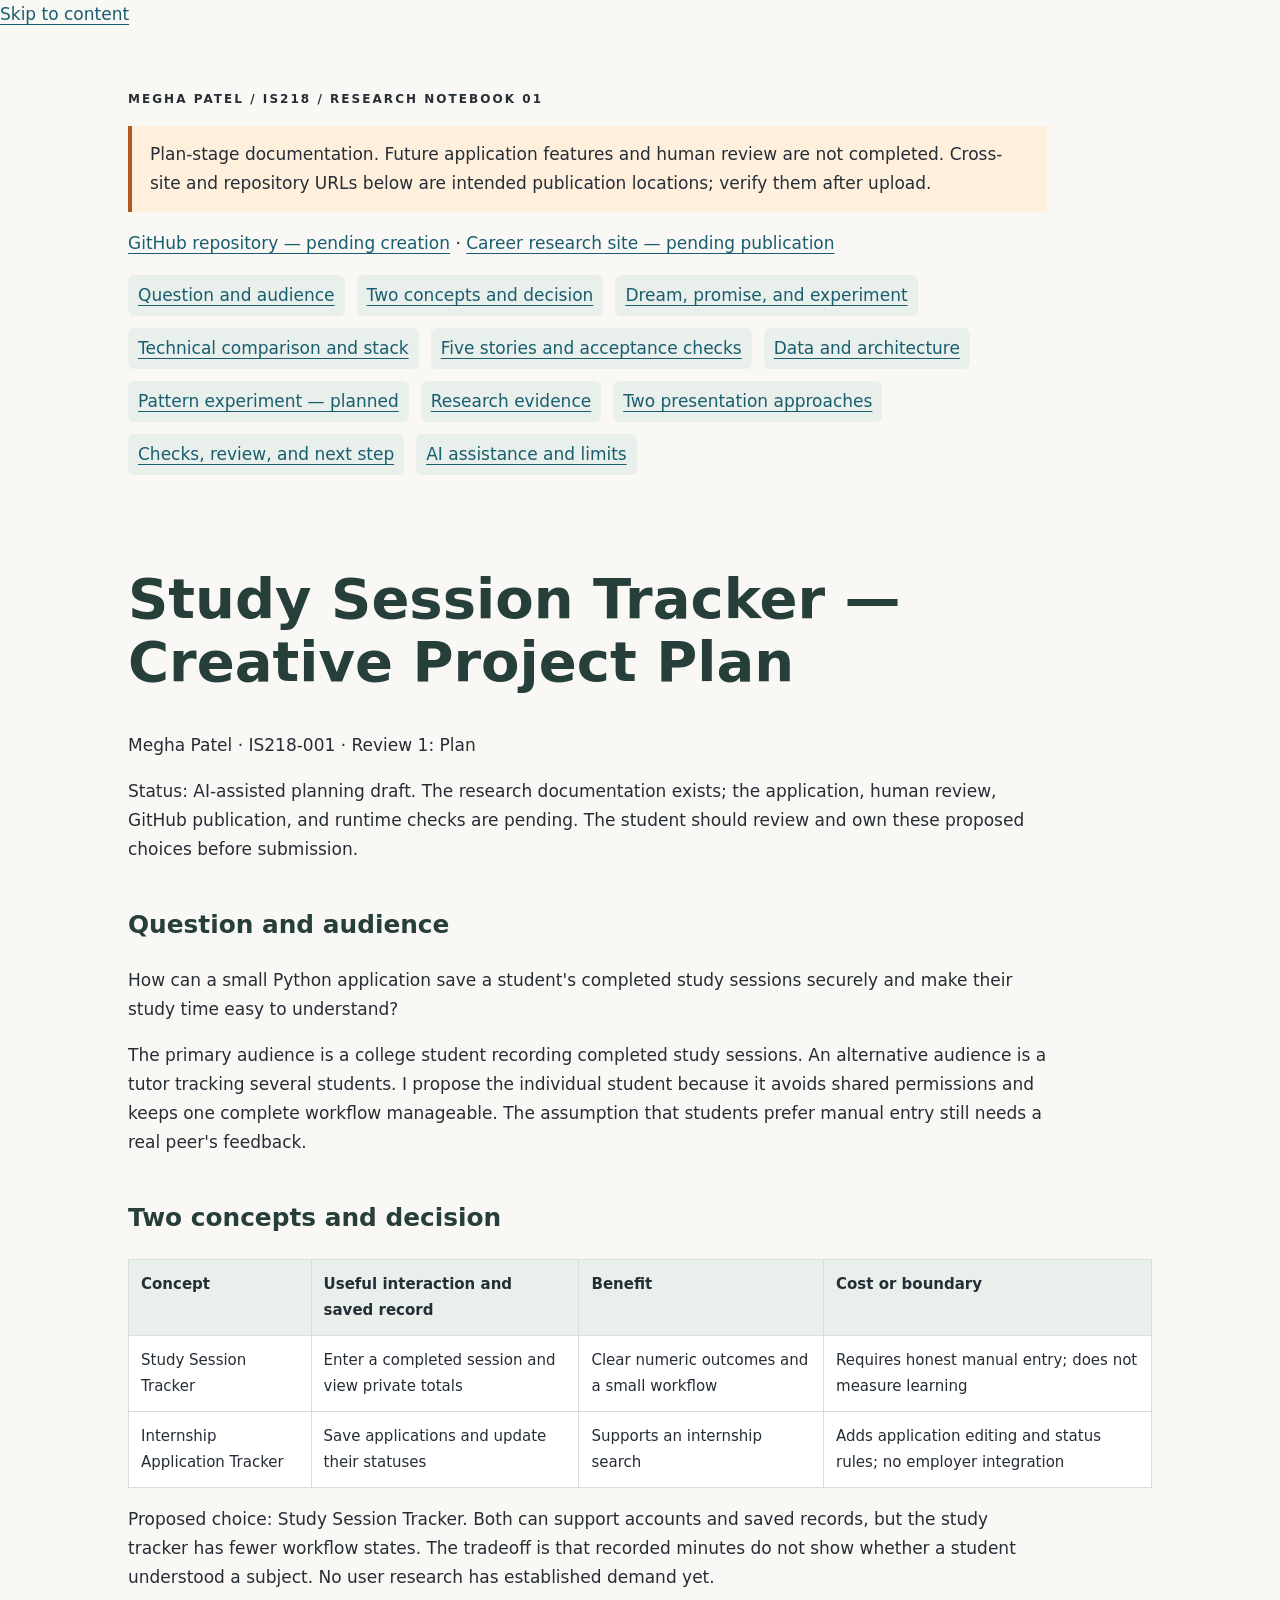
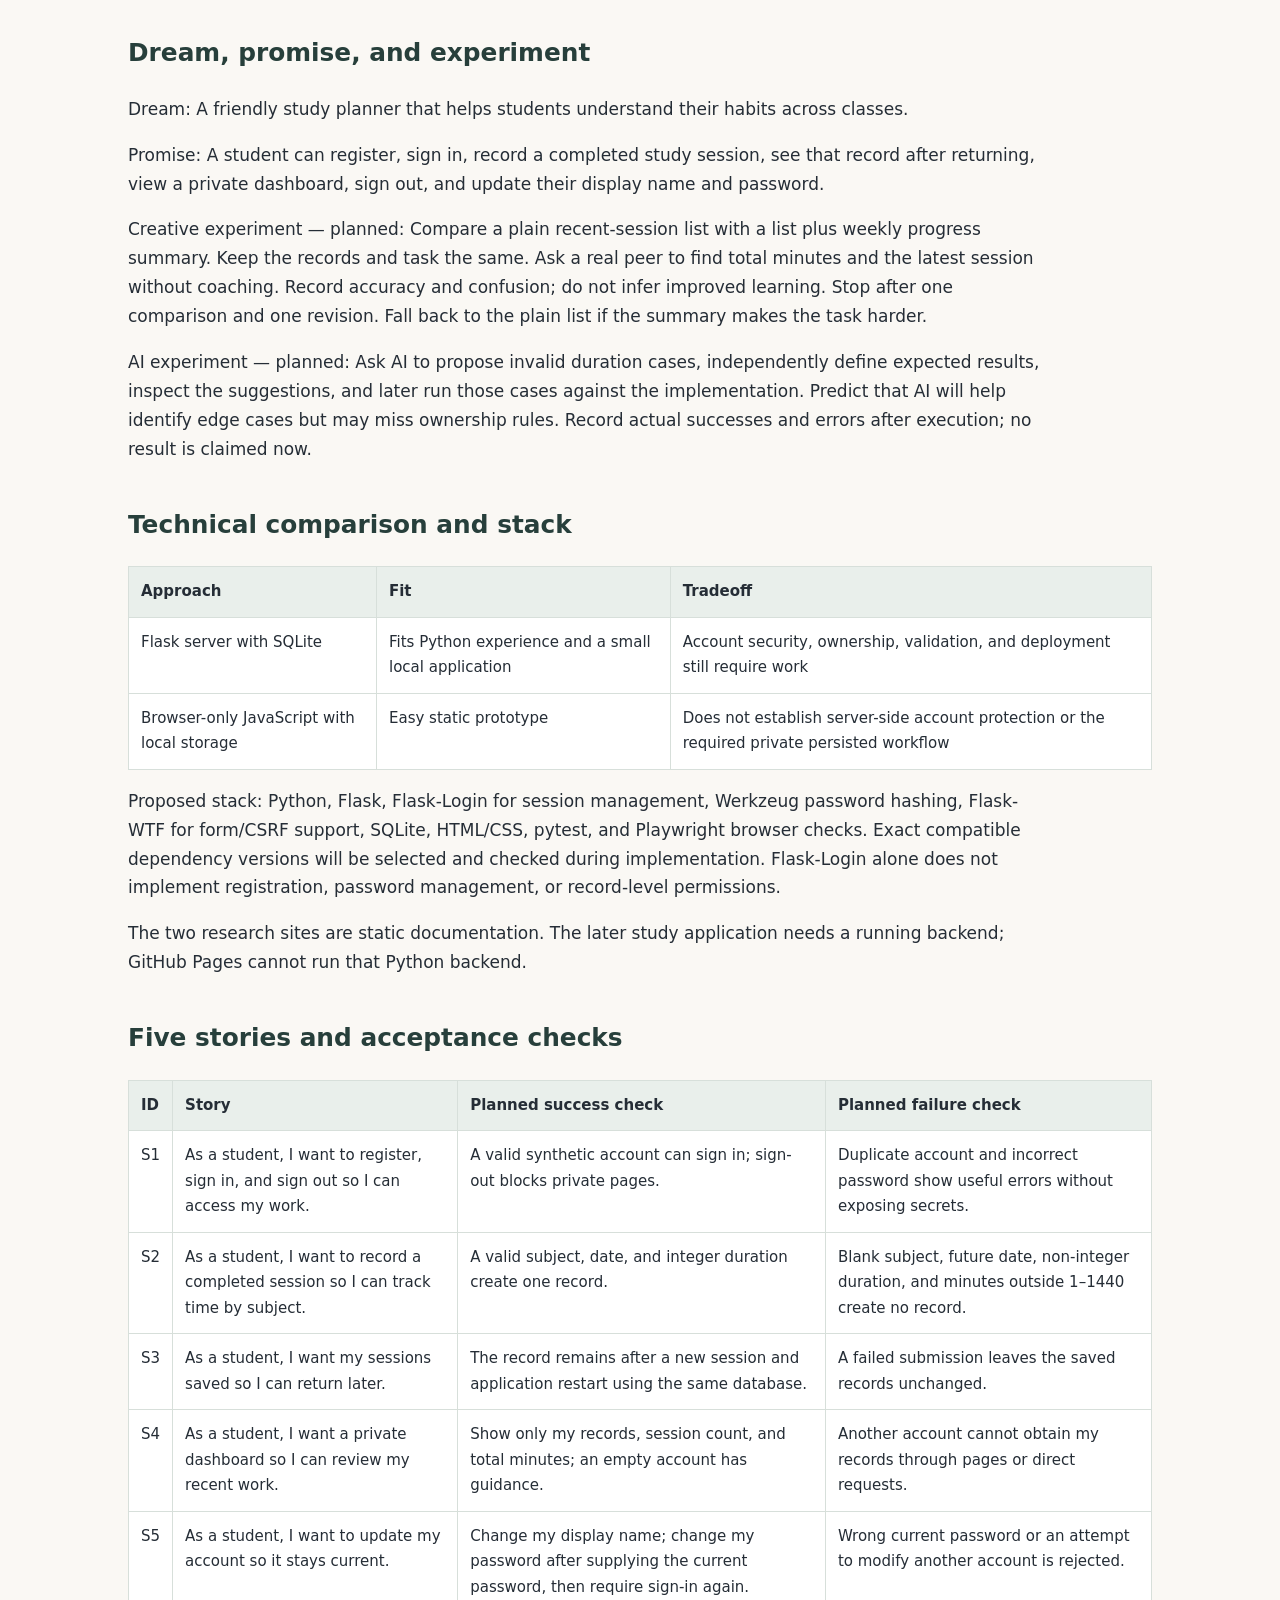
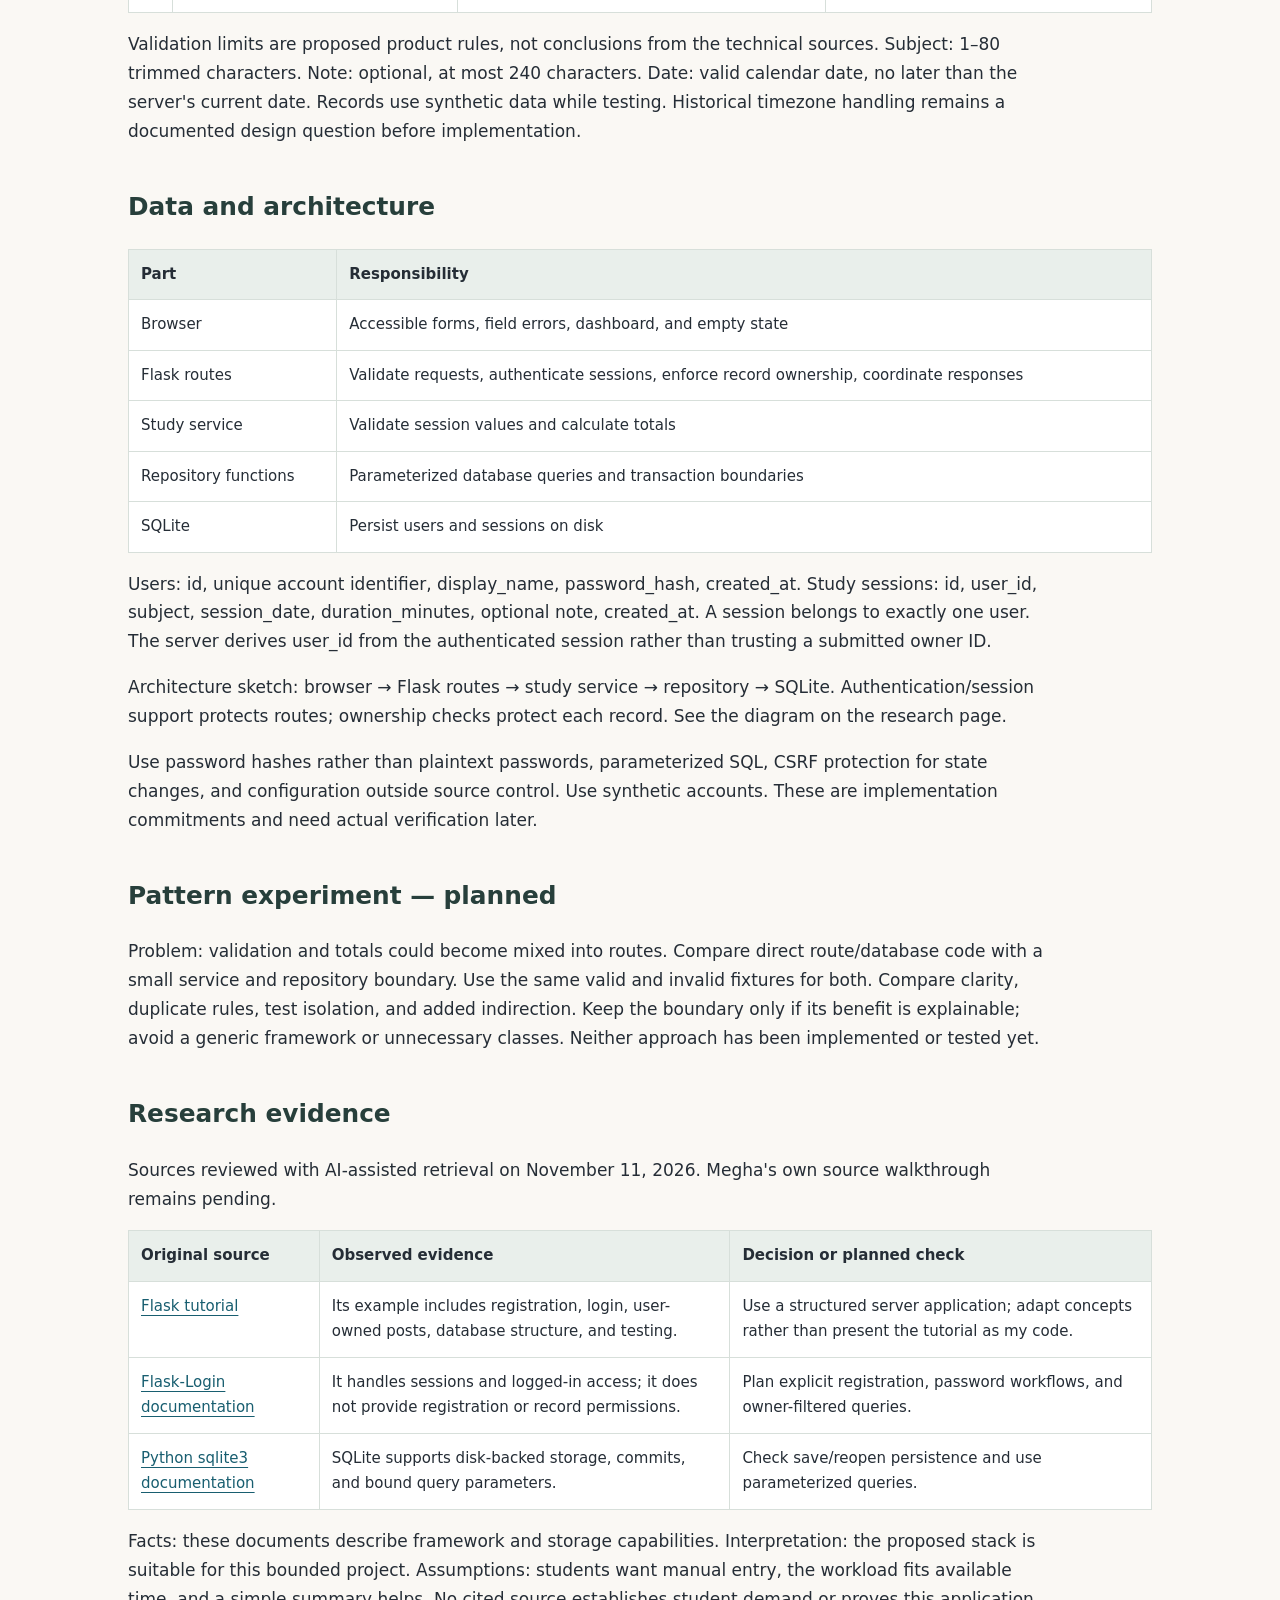
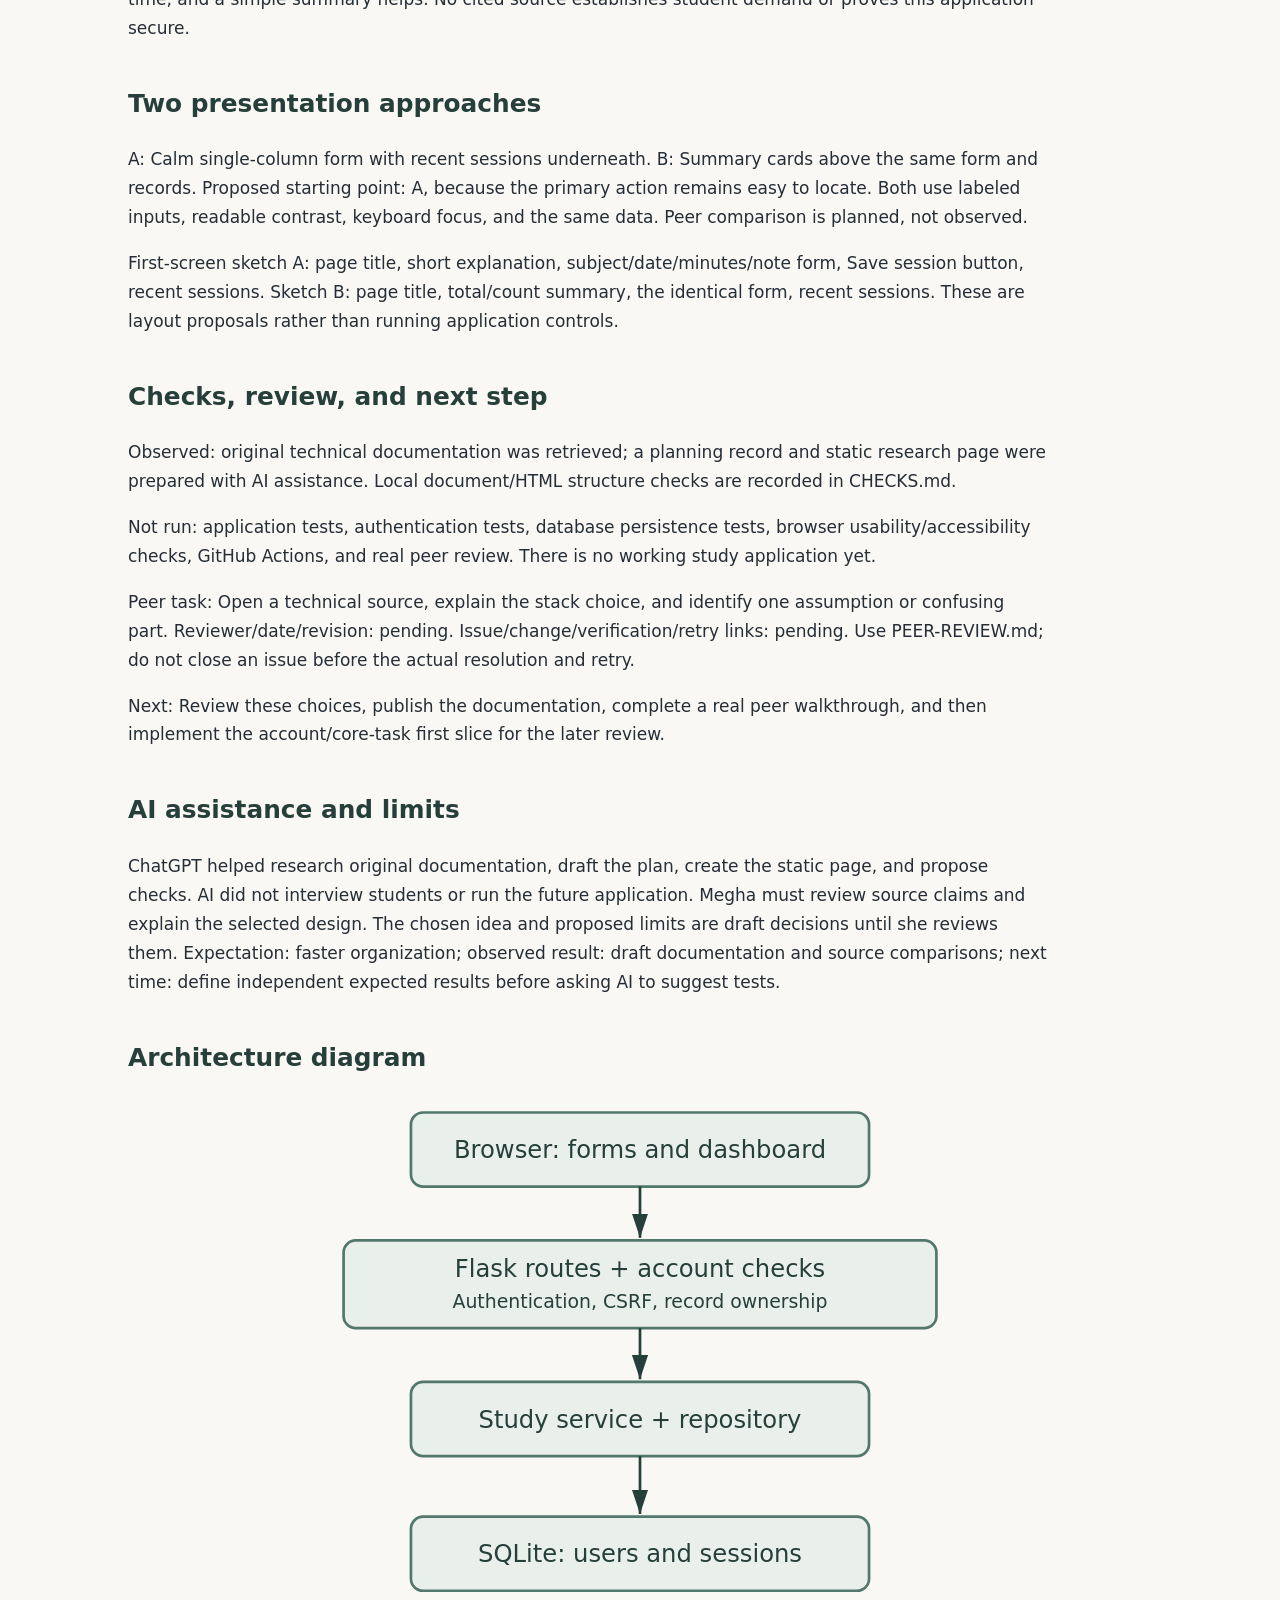
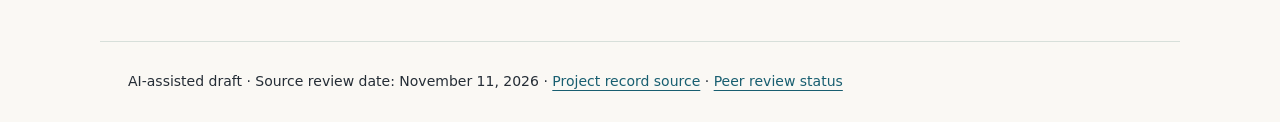
==== index.html @ 3f044259 "Add files via upload Add creative project plan and programming research website" ====
<!doctype html><html lang="en"><head><meta charset="utf-8"><meta name="viewport" content="width=device-width,initial-scale=1"><meta name="description" content="Megha Patel's IS218 Plan research, evidence, alternatives, and next checks."><title>Programming Research · Megha Patel</title><link rel="stylesheet" href="style.css"></head><body><a href="#content">Skip to content</a><header><p class="eyebrow">Megha Patel / IS218 / Research notebook 01</p><p class="notice">Plan-stage documentation. Future application features and human review are not completed. Cross-site and repository URLs below are intended publication locations; verify them after upload.</p><p><a href="https://github.com/mp2395/is218-creative-project">GitHub repository — pending creation</a> · <a href="https://mp2395.github.io/is218-portfolio/">Career research site — pending publication</a></p><nav aria-label="Research sections"><a href="#question-and-audience">Question and audience</a><a href="#two-concepts-and-decision">Two concepts and decision</a><a href="#dream-promise-and-experiment">Dream, promise, and experiment</a><a href="#technical-comparison-and-stack">Technical comparison and stack</a><a href="#five-stories-and-acceptance-checks">Five stories and acceptance checks</a><a href="#data-and-architecture">Data and architecture</a><a href="#pattern-experiment-planned">Pattern experiment — planned</a><a href="#research-evidence">Research evidence</a><a href="#two-presentation-approaches">Two presentation approaches</a><a href="#checks-review-and-next-step">Checks, review, and next step</a><a href="#ai-assistance-and-limits">AI assistance and limits</a></nav></header><main id="content"><h1 id="study-session-tracker-creative-project-plan">Study Session Tracker — Creative Project Plan</h1>
<p>Megha Patel · IS218-001 · Review 1: Plan</p>
<p>Status: AI-assisted planning draft. The research documentation exists; the application, human review, GitHub publication, and runtime checks are pending. The student should review and own these proposed choices before submission.</p>
<h2 id="question-and-audience">Question and audience</h2>
<p>How can a small Python application save a student&#x27;s completed study sessions securely and make their study time easy to understand?</p>
<p>The primary audience is a college student recording completed study sessions. An alternative audience is a tutor tracking several students. I propose the individual student because it avoids shared permissions and keeps one complete workflow manageable. The assumption that students prefer manual entry still needs a real peer&#x27;s feedback.</p>
<h2 id="two-concepts-and-decision">Two concepts and decision</h2>
<div class="table-wrap"><table><thead><tr><th scope="col">Concept</th><th scope="col">Useful interaction and saved record</th><th scope="col">Benefit</th><th scope="col">Cost or boundary</th></tr></thead><tbody><tr><td>Study Session Tracker</td><td>Enter a completed session and view private totals</td><td>Clear numeric outcomes and a small workflow</td><td>Requires honest manual entry; does not measure learning</td></tr><tr><td>Internship Application Tracker</td><td>Save applications and update their statuses</td><td>Supports an internship search</td><td>Adds application editing and status rules; no employer integration</td></tr></tbody></table></div>
<p>Proposed choice: Study Session Tracker. Both can support accounts and saved records, but the study tracker has fewer workflow states. The tradeoff is that recorded minutes do not show whether a student understood a subject. No user research has established demand yet.</p>
<h2 id="dream-promise-and-experiment">Dream, promise, and experiment</h2>
<p>Dream: A friendly study planner that helps students understand their habits across classes.</p>
<p>Promise: A student can register, sign in, record a completed study session, see that record after returning, view a private dashboard, sign out, and update their display name and password.</p>
<p>Creative experiment — planned: Compare a plain recent-session list with a list plus weekly progress summary. Keep the records and task the same. Ask a real peer to find total minutes and the latest session without coaching. Record accuracy and confusion; do not infer improved learning. Stop after one comparison and one revision. Fall back to the plain list if the summary makes the task harder.</p>
<p>AI experiment — planned: Ask AI to propose invalid duration cases, independently define expected results, inspect the suggestions, and later run those cases against the implementation. Predict that AI will help identify edge cases but may miss ownership rules. Record actual successes and errors after execution; no result is claimed now.</p>
<h2 id="technical-comparison-and-stack">Technical comparison and stack</h2>
<div class="table-wrap"><table><thead><tr><th scope="col">Approach</th><th scope="col">Fit</th><th scope="col">Tradeoff</th></tr></thead><tbody><tr><td>Flask server with SQLite</td><td>Fits Python experience and a small local application</td><td>Account security, ownership, validation, and deployment still require work</td></tr><tr><td>Browser-only JavaScript with local storage</td><td>Easy static prototype</td><td>Does not establish server-side account protection or the required private persisted workflow</td></tr></tbody></table></div>
<p>Proposed stack: Python, Flask, Flask-Login for session management, Werkzeug password hashing, Flask-WTF for form/CSRF support, SQLite, HTML/CSS, pytest, and Playwright browser checks. Exact compatible dependency versions will be selected and checked during implementation. Flask-Login alone does not implement registration, password management, or record-level permissions.</p>
<p>The two research sites are static documentation. The later study application needs a running backend; GitHub Pages cannot run that Python backend.</p>
<h2 id="five-stories-and-acceptance-checks">Five stories and acceptance checks</h2>
<div class="table-wrap"><table><thead><tr><th scope="col">ID</th><th scope="col">Story</th><th scope="col">Planned success check</th><th scope="col">Planned failure check</th></tr></thead><tbody><tr><td>S1</td><td>As a student, I want to register, sign in, and sign out so I can access my work.</td><td>A valid synthetic account can sign in; sign-out blocks private pages.</td><td>Duplicate account and incorrect password show useful errors without exposing secrets.</td></tr><tr><td>S2</td><td>As a student, I want to record a completed session so I can track time by subject.</td><td>A valid subject, date, and integer duration create one record.</td><td>Blank subject, future date, non-integer duration, and minutes outside 1–1440 create no record.</td></tr><tr><td>S3</td><td>As a student, I want my sessions saved so I can return later.</td><td>The record remains after a new session and application restart using the same database.</td><td>A failed submission leaves the saved records unchanged.</td></tr><tr><td>S4</td><td>As a student, I want a private dashboard so I can review my recent work.</td><td>Show only my records, session count, and total minutes; an empty account has guidance.</td><td>Another account cannot obtain my records through pages or direct requests.</td></tr><tr><td>S5</td><td>As a student, I want to update my account so it stays current.</td><td>Change my display name; change my password after supplying the current password, then require sign-in again.</td><td>Wrong current password or an attempt to modify another account is rejected.</td></tr></tbody></table></div>
<p>Validation limits are proposed product rules, not conclusions from the technical sources. Subject: 1–80 trimmed characters. Note: optional, at most 240 characters. Date: valid calendar date, no later than the server&#x27;s current date. Records use synthetic data while testing. Historical timezone handling remains a documented design question before implementation.</p>
<h2 id="data-and-architecture">Data and architecture</h2>
<div class="table-wrap"><table><thead><tr><th scope="col">Part</th><th scope="col">Responsibility</th></tr></thead><tbody><tr><td>Browser</td><td>Accessible forms, field errors, dashboard, and empty state</td></tr><tr><td>Flask routes</td><td>Validate requests, authenticate sessions, enforce record ownership, coordinate responses</td></tr><tr><td>Study service</td><td>Validate session values and calculate totals</td></tr><tr><td>Repository functions</td><td>Parameterized database queries and transaction boundaries</td></tr><tr><td>SQLite</td><td>Persist users and sessions on disk</td></tr></tbody></table></div>
<p>Users: id, unique account identifier, display_name, password_hash, created_at. Study sessions: id, user_id, subject, session_date, duration_minutes, optional note, created_at. A session belongs to exactly one user. The server derives user_id from the authenticated session rather than trusting a submitted owner ID.</p>
<p>Architecture sketch: browser → Flask routes → study service → repository → SQLite. Authentication/session support protects routes; ownership checks protect each record. See the diagram on the research page.</p>
<p>Use password hashes rather than plaintext passwords, parameterized SQL, CSRF protection for state changes, and configuration outside source control. Use synthetic accounts. These are implementation commitments and need actual verification later.</p>
<h2 id="pattern-experiment-planned">Pattern experiment — planned</h2>
<p>Problem: validation and totals could become mixed into routes. Compare direct route/database code with a small service and repository boundary. Use the same valid and invalid fixtures for both. Compare clarity, duplicate rules, test isolation, and added indirection. Keep the boundary only if its benefit is explainable; avoid a generic framework or unnecessary classes. Neither approach has been implemented or tested yet.</p>
<h2 id="research-evidence">Research evidence</h2>
<p>Sources reviewed with AI-assisted retrieval on November 11, 2026. Megha&#x27;s own source walkthrough remains pending.</p>
<div class="table-wrap"><table><thead><tr><th scope="col">Original source</th><th scope="col">Observed evidence</th><th scope="col">Decision or planned check</th></tr></thead><tbody><tr><td><a href="https://flask.palletsprojects.com/en/stable/tutorial/">Flask tutorial</a></td><td>Its example includes registration, login, user-owned posts, database structure, and testing.</td><td>Use a structured server application; adapt concepts rather than present the tutorial as my code.</td></tr><tr><td><a href="https://flask-login.readthedocs.io/en/latest/">Flask-Login documentation</a></td><td>It handles sessions and logged-in access; it does not provide registration or record permissions.</td><td>Plan explicit registration, password workflows, and owner-filtered queries.</td></tr><tr><td><a href="https://docs.python.org/3/library/sqlite3.html">Python sqlite3 documentation</a></td><td>SQLite supports disk-backed storage, commits, and bound query parameters.</td><td>Check save/reopen persistence and use parameterized queries.</td></tr></tbody></table></div>
<p>Facts: these documents describe framework and storage capabilities. Interpretation: the proposed stack is suitable for this bounded project. Assumptions: students want manual entry, the workload fits available time, and a simple summary helps. No cited source establishes student demand or proves this application secure.</p>
<h2 id="two-presentation-approaches">Two presentation approaches</h2>
<p>A: Calm single-column form with recent sessions underneath. B: Summary cards above the same form and records. Proposed starting point: A, because the primary action remains easy to locate. Both use labeled inputs, readable contrast, keyboard focus, and the same data. Peer comparison is planned, not observed.</p>
<p>First-screen sketch A: page title, short explanation, subject/date/minutes/note form, Save session button, recent sessions. Sketch B: page title, total/count summary, the identical form, recent sessions. These are layout proposals rather than running application controls.</p>
<h2 id="checks-review-and-next-step">Checks, review, and next step</h2>
<p>Observed: original technical documentation was retrieved; a planning record and static research page were prepared with AI assistance. Local document/HTML structure checks are recorded in CHECKS.md.</p>
<p>Not run: application tests, authentication tests, database persistence tests, browser usability/accessibility checks, GitHub Actions, and real peer review. There is no working study application yet.</p>
<p>Peer task: Open a technical source, explain the stack choice, and identify one assumption or confusing part. Reviewer/date/revision: pending. Issue/change/verification/retry links: pending. Use PEER-REVIEW.md; do not close an issue before the actual resolution and retry.</p>
<p>Next: Review these choices, publish the documentation, complete a real peer walkthrough, and then implement the account/core-task first slice for the later review.</p>
<h2 id="ai-assistance-and-limits">AI assistance and limits</h2>
<p>ChatGPT helped research original documentation, draft the plan, create the static page, and propose checks. AI did not interview students or run the future application. Megha must review source claims and explain the selected design. The chosen idea and proposed limits are draft decisions until she reviews them. Expectation: faster organization; observed result: draft documentation and source comparisons; next time: define independent expected results before asking AI to suggest tests.</p><h2 id="architecture-diagram">Architecture diagram</h2><svg viewBox="0 0 760 375" role="img" aria-labelledby="diagram-title"><title id="diagram-title">Browser sends requests to Flask, which applies authentication and ownership checks before study rules and SQLite persistence.</title><defs><marker id="arrow" markerWidth="10" markerHeight="10" refX="9" refY="3" orient="auto"><path d="M0,0 L0,6 L9,3 z" fill="#273f3b"/></marker></defs><g fill="#e9efeb" stroke="#52776c" stroke-width="2"><rect x="210" y="10" width="340" height="55" rx="9"/><rect x="160" y="105" width="440" height="65" rx="9"/><rect x="210" y="210" width="340" height="55" rx="9"/><rect x="210" y="310" width="340" height="55" rx="9"/></g><g fill="#273f3b" text-anchor="middle" font-family="system-ui" font-size="18"><text x="380" y="44">Browser: forms and dashboard</text><text x="380" y="132">Flask routes + account checks</text><text x="380" y="155" font-size="14">Authentication, CSRF, record ownership</text><text x="380" y="244">Study service + repository</text><text x="380" y="344">SQLite: users and sessions</text></g><g stroke="#273f3b" stroke-width="2" marker-end="url(#arrow)"><path d="M380 65V103"/><path d="M380 170V208"/><path d="M380 265V308"/></g></svg></main><footer>AI-assisted draft · Source review date: November 11, 2026 · <a href="https://github.com/mp2395/is218-creative-project/blob/main/SPEC.md">Project record source</a> · <a href="https://github.com/mp2395/is218-creative-project/blob/main/PEER-REVIEW.md">Peer review status</a></footer></body></html>
---- style.css ----
*{box-sizing:border-box}html{scroll-behavior:smooth}body{margin:0;background:#faf8f4;color:#252d36;font:17px/1.7 system-ui,sans-serif}header,main,footer{max-width:1080px;margin:auto;padding:28px}header{padding-top:48px}h1{font-size:clamp(2rem,5vw,3.5rem);line-height:1.12;max-width:850px;color:#273f3b}h2{margin-top:2.5rem;font-size:1.55rem;color:#273f3b}h3{margin-top:1.6rem}a{color:#185e70;text-underline-offset:4px}a:focus-visible{outline:3px solid #ad5b23;outline-offset:4px}nav{display:flex;gap:12px;flex-wrap:wrap}nav a{padding:6px 10px;background:#e9efeb;border-radius:6px}.eyebrow{font-size:12px;font-weight:750;letter-spacing:.17em;text-transform:uppercase}.notice{border-left:4px solid #ad5b23;background:#fff0dd;padding:14px 18px}.table-wrap{overflow-x:auto}table{width:100%;border-collapse:collapse;font-size:15px;background:white}th,td{padding:12px;text-align:left;border:1px solid #d7dfda;vertical-align:top}th{background:#e9efeb}p,li{max-width:85ch}section{scroll-margin-top:20px}footer{border-top:1px solid #d7dfda;font-size:14px}.sketches{display:grid;grid-template-columns:1fr 1fr;gap:20px}.mock{padding:22px;background:#fff;border:1px solid #ccd7d1;border-radius:12px}.mock.b{background:#eee9fb}.mock span{display:block;padding:10px;margin:8px 0;border:1px solid #ccd7d1}.arch{display:grid;gap:12px;max-width:620px}.arch div{background:#e9efeb;border:1px solid #bccfc5;padding:12px;border-radius:7px}.arch small{display:block}svg{max-width:100%;height:auto}@media(max-width:650px){header,main,footer{padding:20px}.sketches{grid-template-columns:1fr}table{min-width:620px}}@media(prefers-reduced-motion:reduce){html{scroll-behavior:auto}}
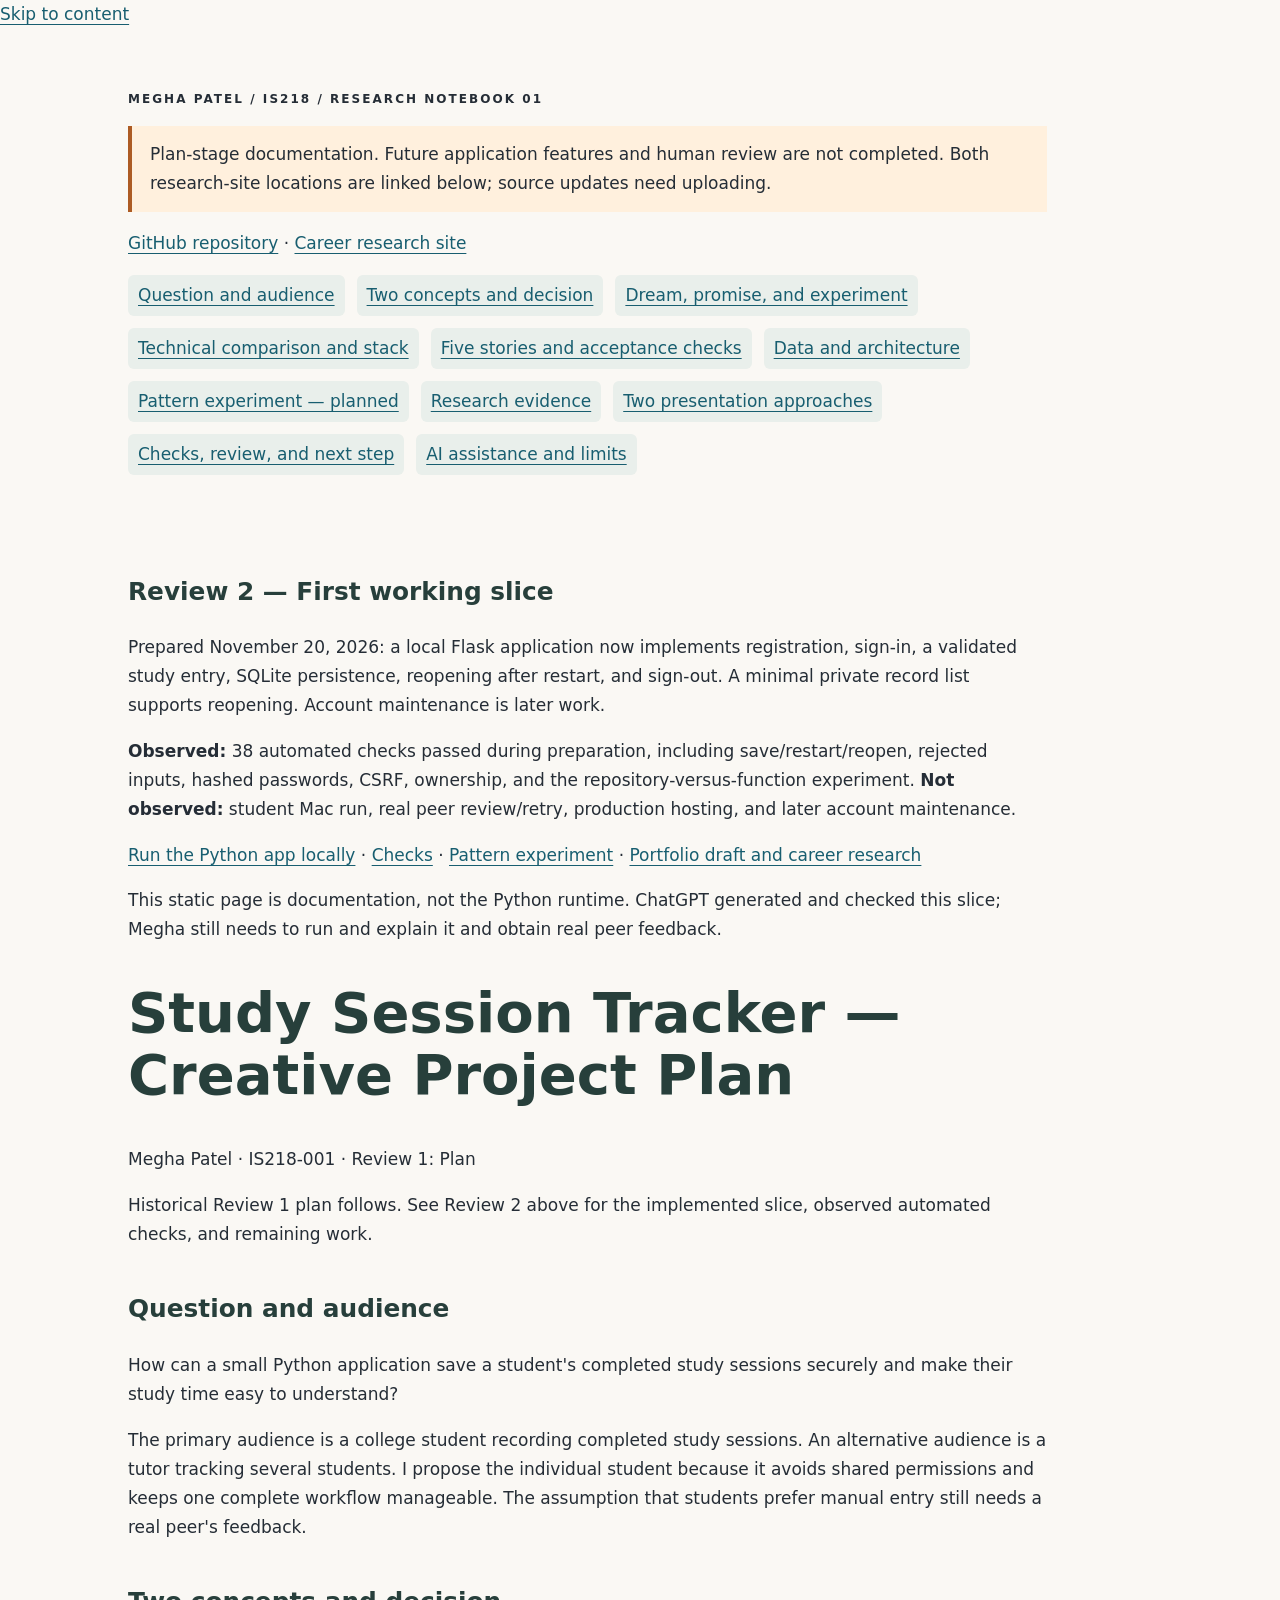
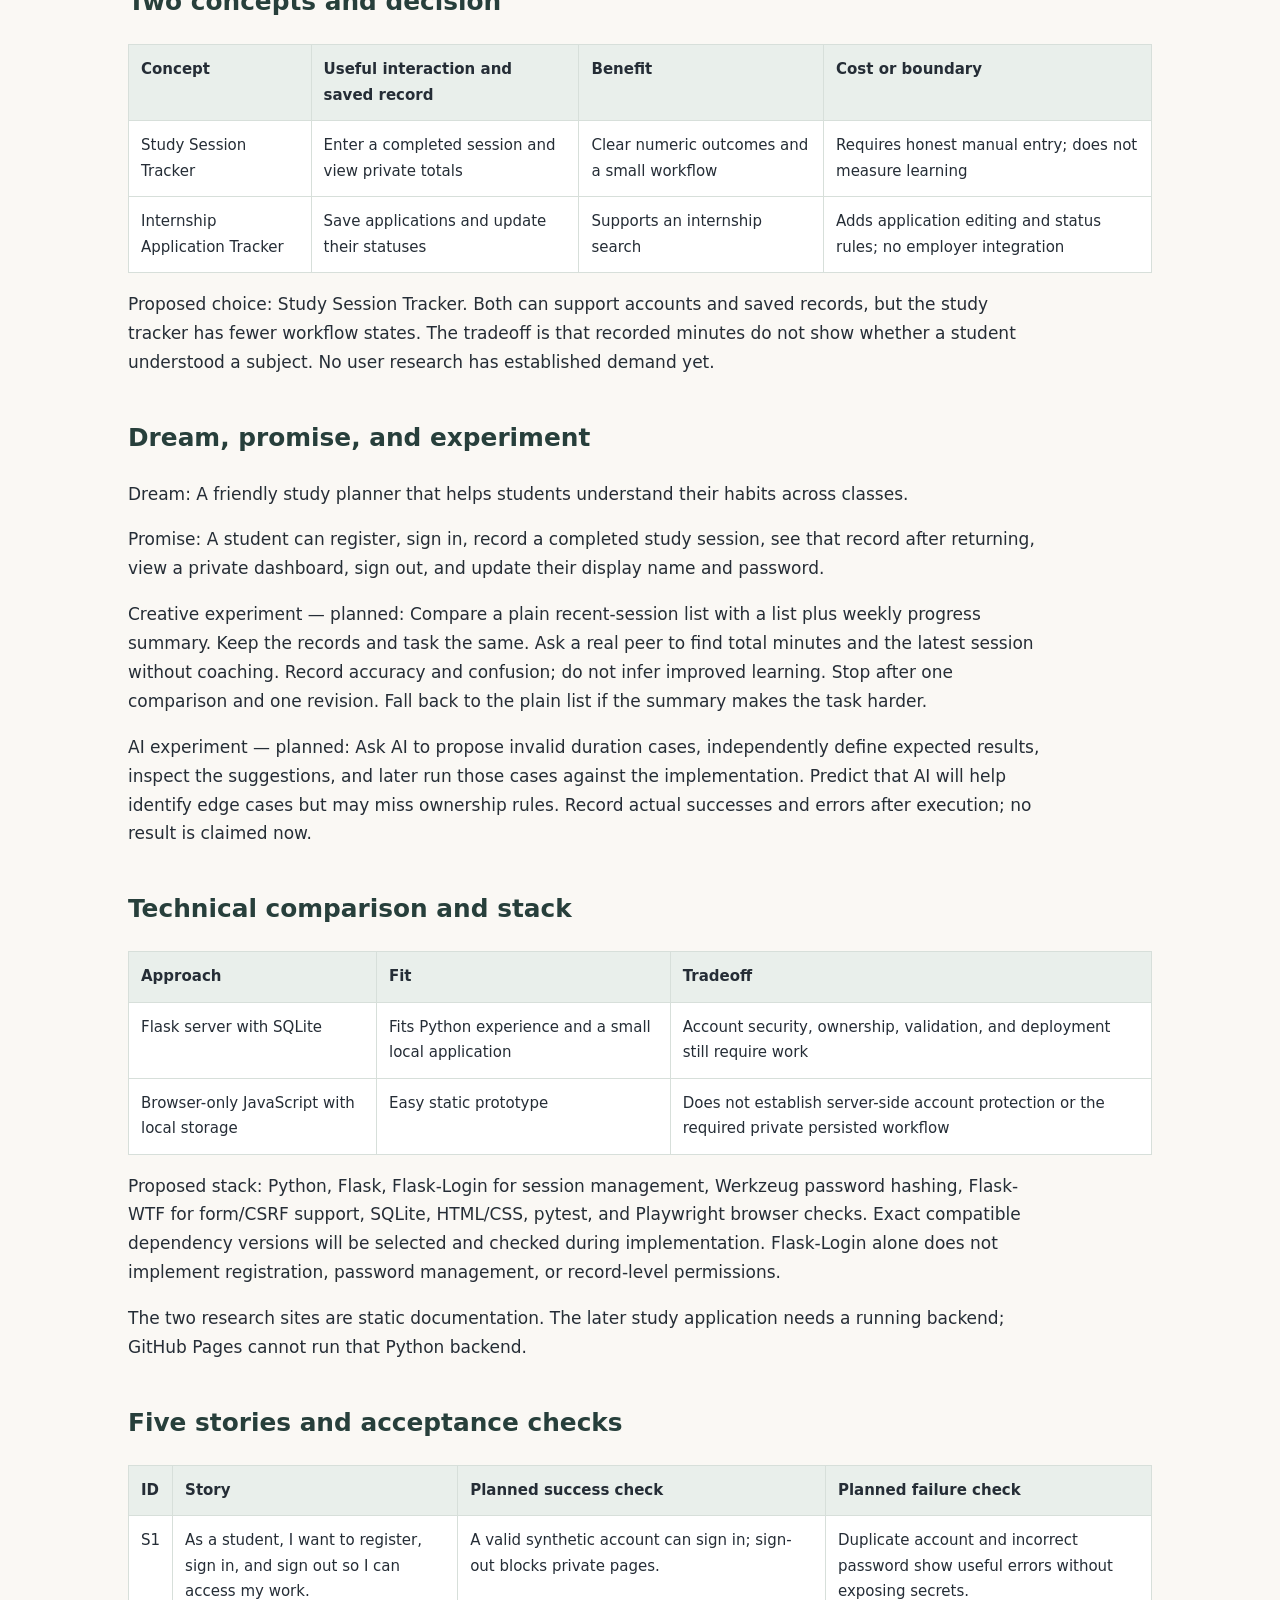
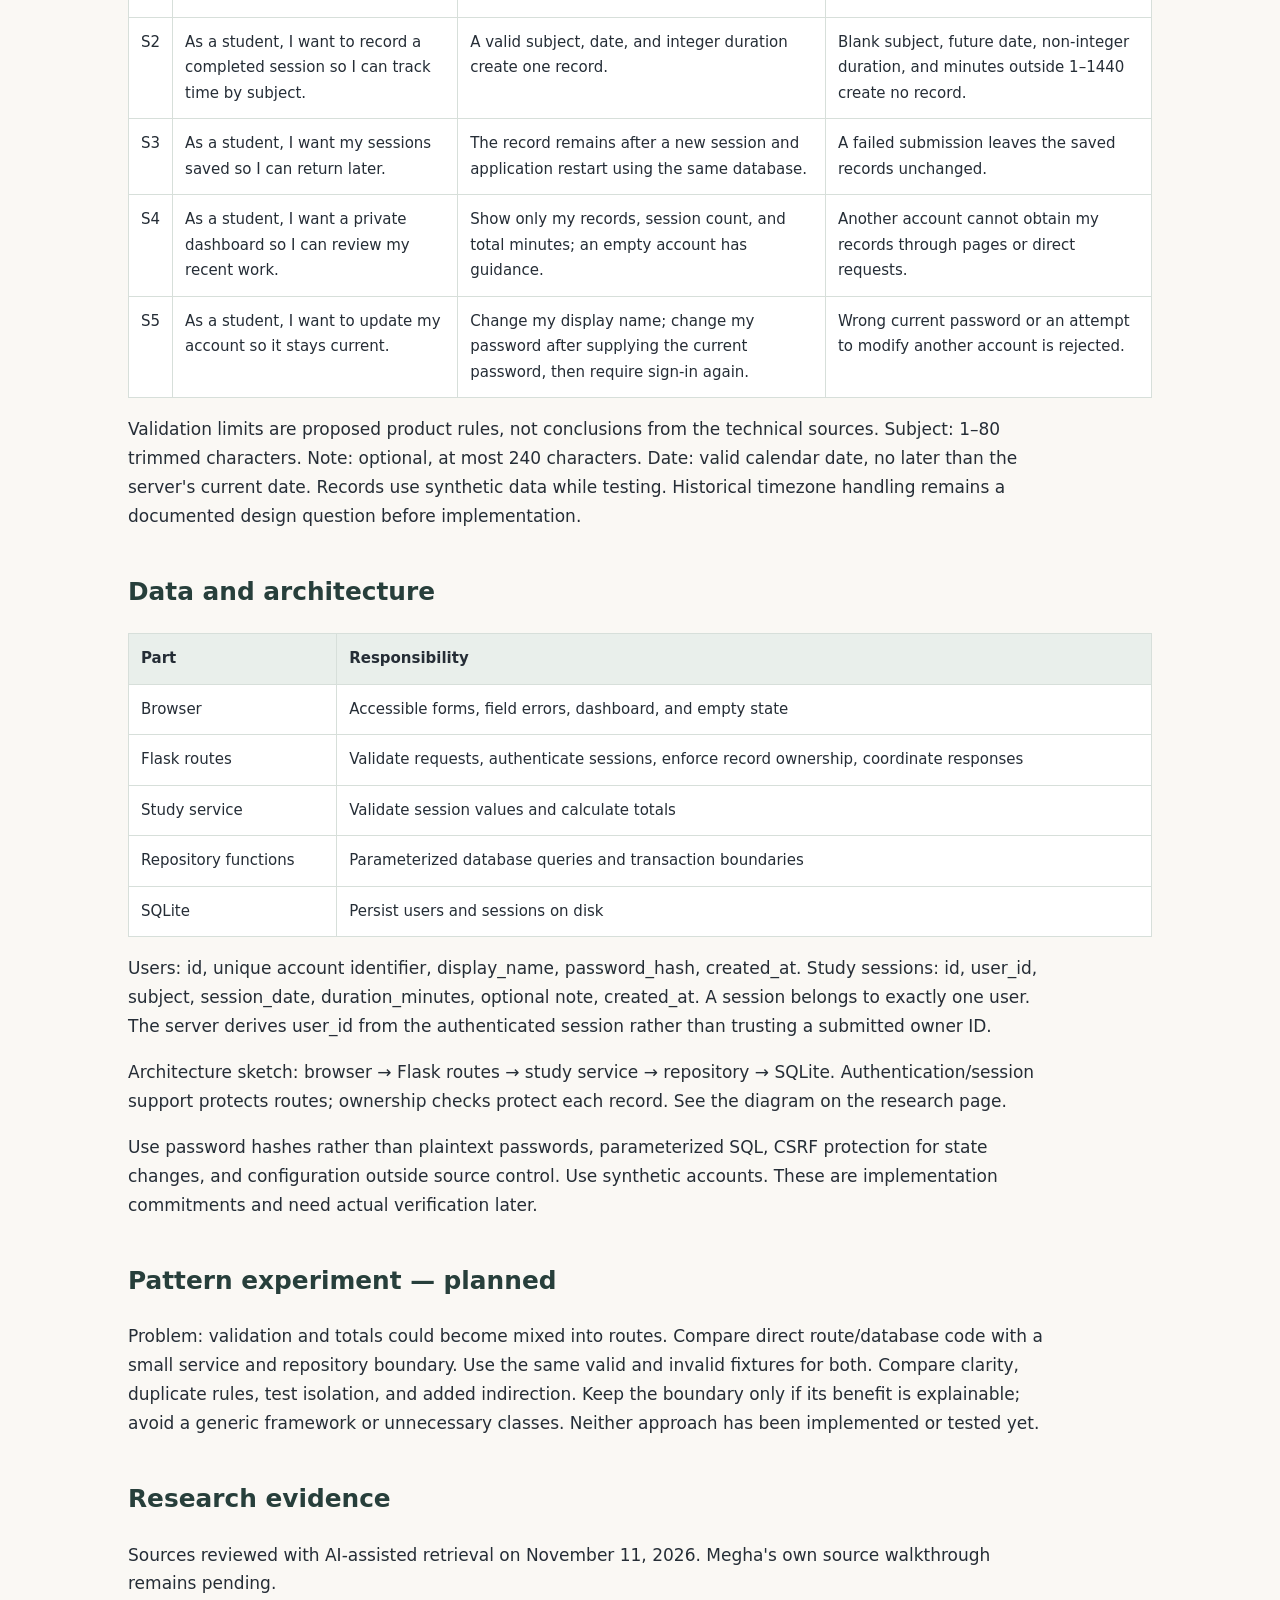
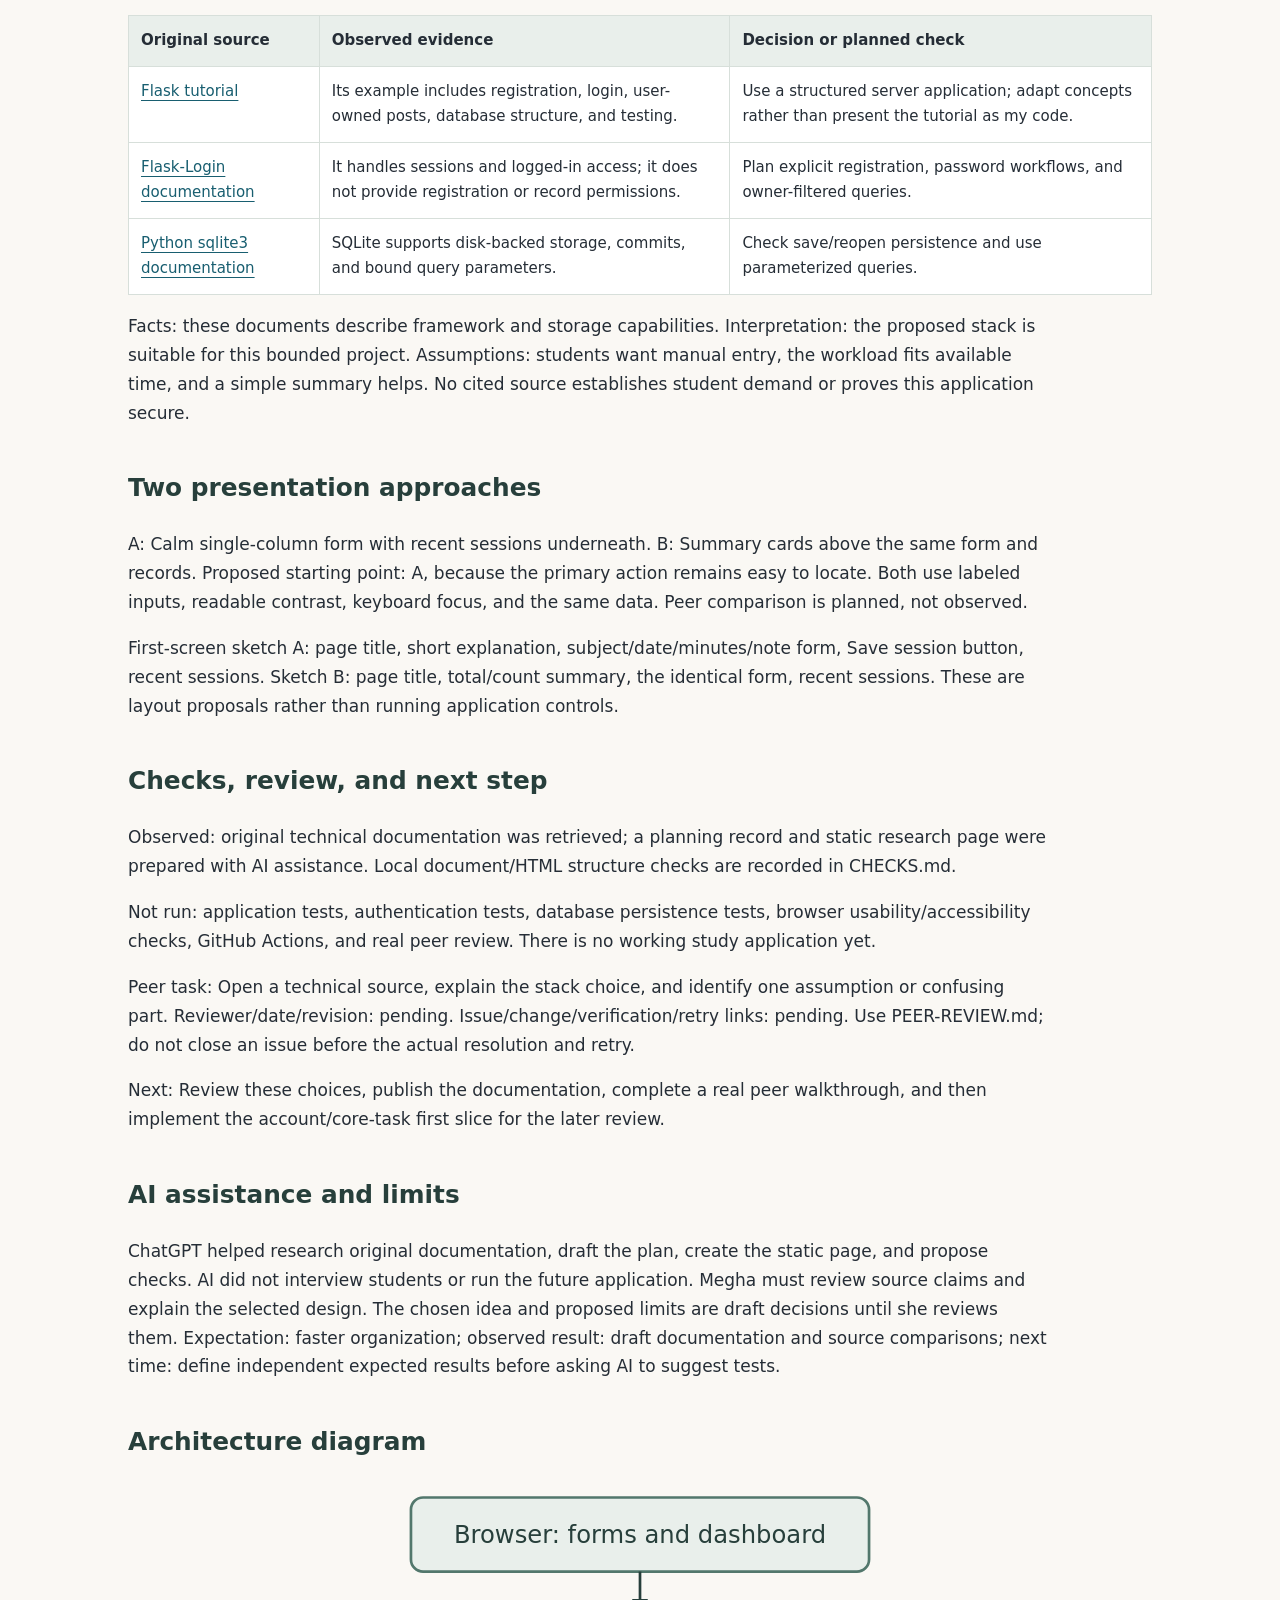
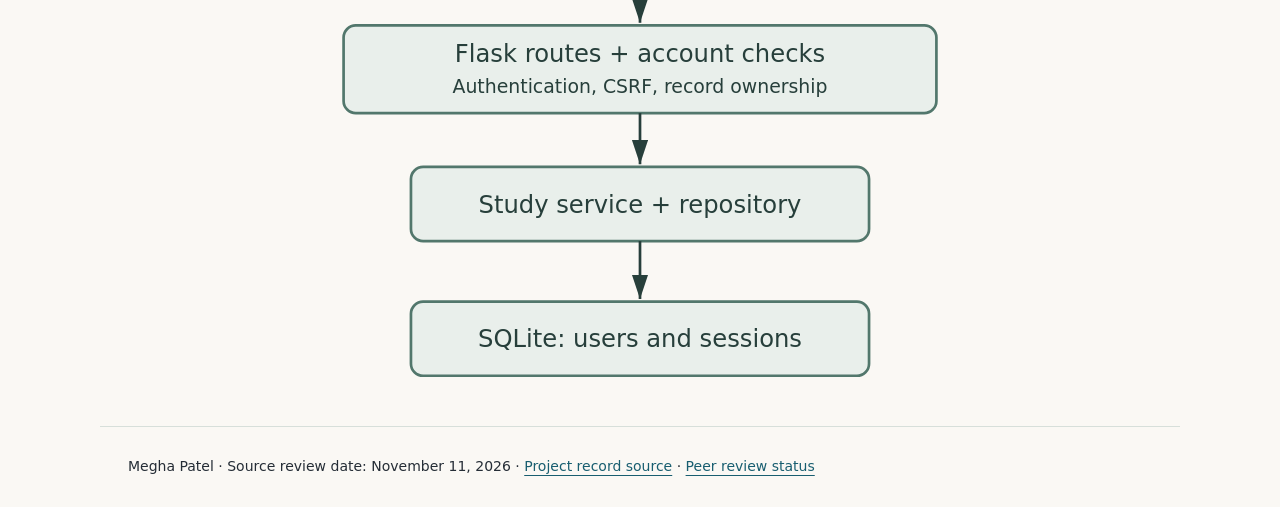
==== commit a273bbe1: "Add Review 2 working study tracker and verified checks" ====
--- a/index.html
+++ b/index.html
@@ -1,6 +1,6 @@
-<!doctype html><html lang="en"><head><meta charset="utf-8"><meta name="viewport" content="width=device-width,initial-scale=1"><meta name="description" content="Megha Patel's IS218 Plan research, evidence, alternatives, and next checks."><title>Programming Research · Megha Patel</title><link rel="stylesheet" href="style.css"></head><body><a href="#content">Skip to content</a><header><p class="eyebrow">Megha Patel / IS218 / Research notebook 01</p><p class="notice">Plan-stage documentation. Future application features and human review are not completed. Cross-site and repository URLs below are intended publication locations; verify them after upload.</p><p><a href="https://github.com/mp2395/is218-creative-project">GitHub repository — pending creation</a> · <a href="https://mp2395.github.io/is218-portfolio/">Career research site — pending publication</a></p><nav aria-label="Research sections"><a href="#question-and-audience">Question and audience</a><a href="#two-concepts-and-decision">Two concepts and decision</a><a href="#dream-promise-and-experiment">Dream, promise, and experiment</a><a href="#technical-comparison-and-stack">Technical comparison and stack</a><a href="#five-stories-and-acceptance-checks">Five stories and acceptance checks</a><a href="#data-and-architecture">Data and architecture</a><a href="#pattern-experiment-planned">Pattern experiment — planned</a><a href="#research-evidence">Research evidence</a><a href="#two-presentation-approaches">Two presentation approaches</a><a href="#checks-review-and-next-step">Checks, review, and next step</a><a href="#ai-assistance-and-limits">AI assistance and limits</a></nav></header><main id="content"><h1 id="study-session-tracker-creative-project-plan">Study Session Tracker — Creative Project Plan</h1>
+<!doctype html><html lang="en"><head><meta charset="utf-8"><meta name="viewport" content="width=device-width,initial-scale=1"><meta name="description" content="Megha Patel's IS218 Plan research, evidence, alternatives, and next checks."><title>Programming Research · Megha Patel</title><link rel="stylesheet" href="style.css"></head><body><a href="#content">Skip to content</a><header><p class="eyebrow">Megha Patel / IS218 / Research notebook 01</p><p class="notice">Plan-stage documentation. Future application features and human review are not completed. Both research-site locations are linked below; source updates need uploading.</p><p><a href="https://github.com/mp2395/is218-creative-project">GitHub repository</a> · <a href="https://mp2395.github.io/is218-portfolio/">Career research site</a></p><nav aria-label="Research sections"><a href="#question-and-audience">Question and audience</a><a href="#two-concepts-and-decision">Two concepts and decision</a><a href="#dream-promise-and-experiment">Dream, promise, and experiment</a><a href="#technical-comparison-and-stack">Technical comparison and stack</a><a href="#five-stories-and-acceptance-checks">Five stories and acceptance checks</a><a href="#data-and-architecture">Data and architecture</a><a href="#pattern-experiment-planned">Pattern experiment — planned</a><a href="#research-evidence">Research evidence</a><a href="#two-presentation-approaches">Two presentation approaches</a><a href="#checks-review-and-next-step">Checks, review, and next step</a><a href="#ai-assistance-and-limits">AI assistance and limits</a></nav></header><main id="content"><h2 id="review-2">Review 2 — First working slice</h2><p>Prepared November 20, 2026: a local Flask application now implements registration, sign-in, a validated study entry, SQLite persistence, reopening after restart, and sign-out. A minimal private record list supports reopening. Account maintenance is later work.</p><p><strong>Observed:</strong> 38 automated checks passed during preparation, including save/restart/reopen, rejected inputs, hashed passwords, CSRF, ownership, and the repository-versus-function experiment. <strong>Not observed:</strong> student Mac run, real peer review/retry, production hosting, and later account maintenance.</p><p><a href="https://github.com/mp2395/is218-creative-project/blob/main/README.md">Run the Python app locally</a> · <a href="https://github.com/mp2395/is218-creative-project/blob/main/CHECKS.md">Checks</a> · <a href="https://github.com/mp2395/is218-creative-project/blob/main/PATTERN-EXPERIMENT.md">Pattern experiment</a> · <a href="https://mp2395.github.io/is218-portfolio/">Portfolio draft and career research</a></p><p>This static page is documentation, not the Python runtime. ChatGPT generated and checked this slice; Megha still needs to run and explain it and obtain real peer feedback.</p><h1 id="study-session-tracker-creative-project-plan">Study Session Tracker — Creative Project Plan</h1>
 <p>Megha Patel · IS218-001 · Review 1: Plan</p>
-<p>Status: AI-assisted planning draft. The research documentation exists; the application, human review, GitHub publication, and runtime checks are pending. The student should review and own these proposed choices before submission.</p>
+<p>Historical Review 1 plan follows. See Review 2 above for the implemented slice, observed automated checks, and remaining work.</p>
 <h2 id="question-and-audience">Question and audience</h2>
 <p>How can a small Python application save a student&#x27;s completed study sessions securely and make their study time easy to understand?</p>
 <p>The primary audience is a college student recording completed study sessions. An alternative audience is a tutor tracking several students. I propose the individual student because it avoids shared permissions and keeps one complete workflow manageable. The assumption that students prefer manual entry still needs a real peer&#x27;s feedback.</p>
@@ -39,4 +39,4 @@
 <p>Peer task: Open a technical source, explain the stack choice, and identify one assumption or confusing part. Reviewer/date/revision: pending. Issue/change/verification/retry links: pending. Use PEER-REVIEW.md; do not close an issue before the actual resolution and retry.</p>
 <p>Next: Review these choices, publish the documentation, complete a real peer walkthrough, and then implement the account/core-task first slice for the later review.</p>
 <h2 id="ai-assistance-and-limits">AI assistance and limits</h2>
-<p>ChatGPT helped research original documentation, draft the plan, create the static page, and propose checks. AI did not interview students or run the future application. Megha must review source claims and explain the selected design. The chosen idea and proposed limits are draft decisions until she reviews them. Expectation: faster organization; observed result: draft documentation and source comparisons; next time: define independent expected results before asking AI to suggest tests.</p><h2 id="architecture-diagram">Architecture diagram</h2><svg viewBox="0 0 760 375" role="img" aria-labelledby="diagram-title"><title id="diagram-title">Browser sends requests to Flask, which applies authentication and ownership checks before study rules and SQLite persistence.</title><defs><marker id="arrow" markerWidth="10" markerHeight="10" refX="9" refY="3" orient="auto"><path d="M0,0 L0,6 L9,3 z" fill="#273f3b"/></marker></defs><g fill="#e9efeb" stroke="#52776c" stroke-width="2"><rect x="210" y="10" width="340" height="55" rx="9"/><rect x="160" y="105" width="440" height="65" rx="9"/><rect x="210" y="210" width="340" height="55" rx="9"/><rect x="210" y="310" width="340" height="55" rx="9"/></g><g fill="#273f3b" text-anchor="middle" font-family="system-ui" font-size="18"><text x="380" y="44">Browser: forms and dashboard</text><text x="380" y="132">Flask routes + account checks</text><text x="380" y="155" font-size="14">Authentication, CSRF, record ownership</text><text x="380" y="244">Study service + repository</text><text x="380" y="344">SQLite: users and sessions</text></g><g stroke="#273f3b" stroke-width="2" marker-end="url(#arrow)"><path d="M380 65V103"/><path d="M380 170V208"/><path d="M380 265V308"/></g></svg></main><footer>AI-assisted draft · Source review date: November 11, 2026 · <a href="https://github.com/mp2395/is218-creative-project/blob/main/SPEC.md">Project record source</a> · <a href="https://github.com/mp2395/is218-creative-project/blob/main/PEER-REVIEW.md">Peer review status</a></footer></body></html>+<p>ChatGPT helped research original documentation, draft the plan, create the static page, and propose checks. AI did not interview students or run the future application. Megha must review source claims and explain the selected design. The chosen idea and proposed limits are draft decisions until she reviews them. Expectation: faster organization; observed result: draft documentation and source comparisons; next time: define independent expected results before asking AI to suggest tests.</p><h2 id="architecture-diagram">Architecture diagram</h2><svg viewBox="0 0 760 375" role="img" aria-labelledby="diagram-title"><title id="diagram-title">Browser sends requests to Flask, which applies authentication and ownership checks before study rules and SQLite persistence.</title><defs><marker id="arrow" markerWidth="10" markerHeight="10" refX="9" refY="3" orient="auto"><path d="M0,0 L0,6 L9,3 z" fill="#273f3b"/></marker></defs><g fill="#e9efeb" stroke="#52776c" stroke-width="2"><rect x="210" y="10" width="340" height="55" rx="9"/><rect x="160" y="105" width="440" height="65" rx="9"/><rect x="210" y="210" width="340" height="55" rx="9"/><rect x="210" y="310" width="340" height="55" rx="9"/></g><g fill="#273f3b" text-anchor="middle" font-family="system-ui" font-size="18"><text x="380" y="44">Browser: forms and dashboard</text><text x="380" y="132">Flask routes + account checks</text><text x="380" y="155" font-size="14">Authentication, CSRF, record ownership</text><text x="380" y="244">Study service + repository</text><text x="380" y="344">SQLite: users and sessions</text></g><g stroke="#273f3b" stroke-width="2" marker-end="url(#arrow)"><path d="M380 65V103"/><path d="M380 170V208"/><path d="M380 265V308"/></g></svg></main><footer>Megha Patel · Source review date: November 11, 2026 · <a href="https://github.com/mp2395/is218-creative-project/blob/main/SPEC.md">Project record source</a> · <a href="https://github.com/mp2395/is218-creative-project/blob/main/PEER-REVIEW.md">Peer review status</a></footer></body></html>
